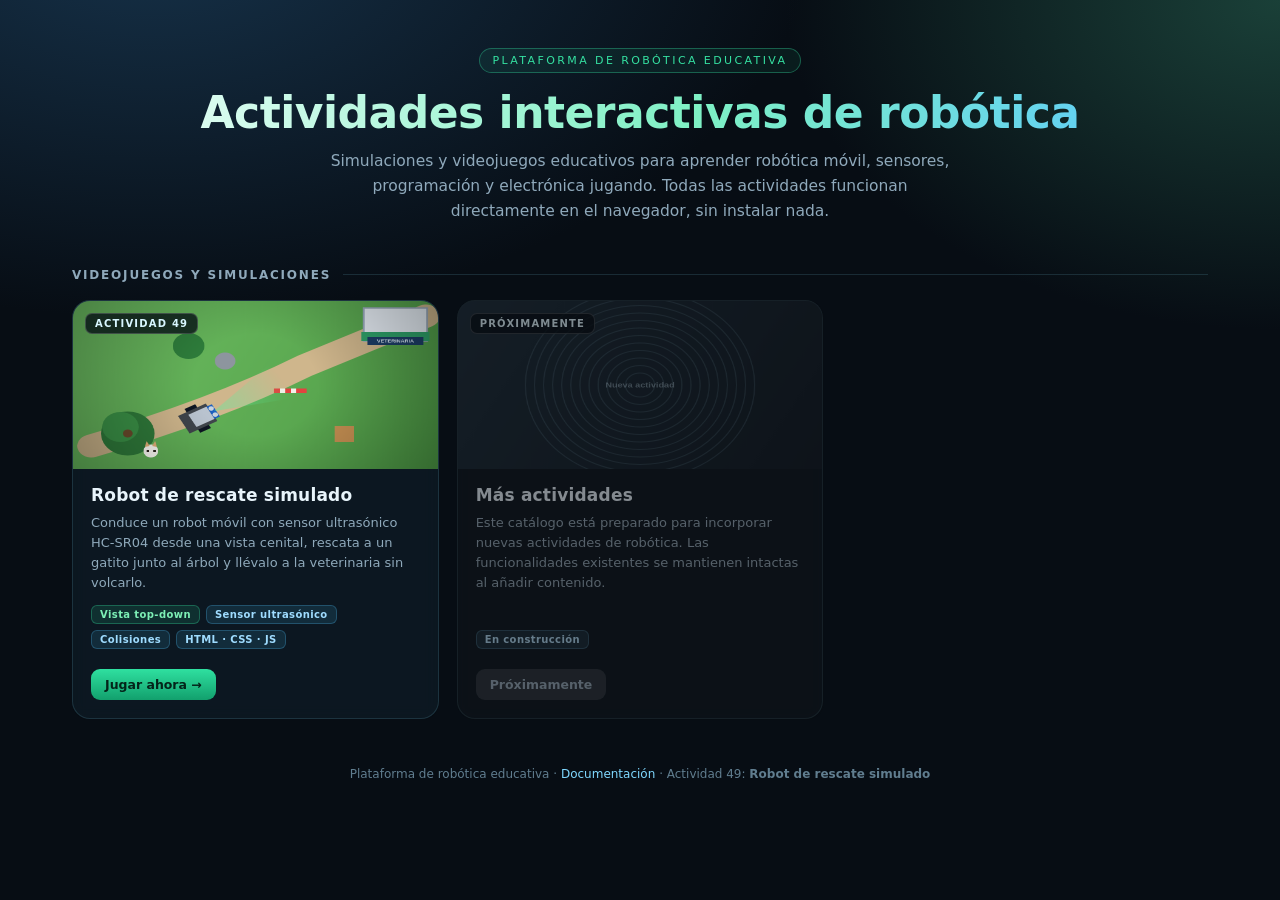
==== index.html @ 30424160 "feat(49): videojuego Robot de rescate simulado + catálogo de actividades - Nuevo juego en games/49-r" ====
<!DOCTYPE html>
<html lang="es">
<head>
<meta charset="UTF-8" />
<meta name="viewport" content="width=device-width, initial-scale=1.0" />
<title>Plataforma de Robótica Educativa · Actividades</title>
<meta name="description" content="Catálogo de actividades educativas de robótica. Incluye el videojuego 49. Robot de rescate simulado." />
<style>
  :root {
    --bg: #070d14;
    --panel: rgba(14, 26, 36, 0.85);
    --brd: rgba(120, 200, 220, 0.16);
    --text: #e8f4fb;
    --muted: #8fa9bb;
    --accent: #35e0a1;
    --accent2: #4fc3ff;
  }
  * { box-sizing: border-box; }
  body {
    margin: 0;
    min-height: 100vh;
    background:
      radial-gradient(1100px 650px at 12% -8%, #16324a 0%, transparent 60%),
      radial-gradient(900px 600px at 100% 0%, #1a4038 0%, transparent 55%),
      var(--bg);
    color: var(--text);
    font-family: "Trebuchet MS", "Segoe UI", system-ui, -apple-system, sans-serif;
    -webkit-font-smoothing: antialiased;
  }
  .wrap { max-width: 1180px; margin: 0 auto; padding: 48px 22px 64px; }
  header.hero { text-align: center; margin-bottom: 44px; }
  .eyebrow {
    display: inline-block; font-size: 11px; letter-spacing: 2.4px; text-transform: uppercase;
    color: var(--accent); border: 1px solid rgba(53,224,161,0.35);
    padding: 5px 12px; border-radius: 99px; margin-bottom: 16px;
    background: rgba(53,224,161,0.07);
  }
  h1 {
    margin: 0 0 12px; font-size: clamp(28px, 5vw, 44px); letter-spacing: -0.5px; line-height: 1.1;
    background: linear-gradient(95deg, #f2fffb, #7ef0c4 55%, #5bc8ff);
    -webkit-background-clip: text; background-clip: text; color: transparent;
  }
  header.hero p { margin: 0 auto; max-width: 640px; color: var(--muted); font-size: 15.5px; line-height: 1.6; }

  .section-title {
    display: flex; align-items: center; gap: 12px;
    font-size: 12px; letter-spacing: 1.8px; text-transform: uppercase; color: var(--muted);
    margin: 0 0 18px; font-weight: 700;
  }
  .section-title::after { content: ""; flex: 1; height: 1px; background: var(--brd); }

  .grid { display: grid; grid-template-columns: repeat(auto-fill, minmax(300px, 1fr)); gap: 18px; }

  .card {
    position: relative;
    display: flex; flex-direction: column;
    background: var(--panel);
    border: 1px solid var(--brd);
    border-radius: 18px;
    overflow: hidden;
    text-decoration: none;
    color: inherit;
    transition: transform 0.2s ease, box-shadow 0.25s ease, border-color 0.25s ease;
    backdrop-filter: blur(8px);
  }
  .card:hover { transform: translateY(-4px); border-color: rgba(53,224,161,0.45); box-shadow: 0 22px 50px rgba(0,0,0,0.5); }
  .thumb {
    position: relative; height: 168px; overflow: hidden;
    background: linear-gradient(150deg, #24405a, #12202c);
  }
  .thumb canvas { display: block; width: 100%; height: 100%; }
  .thumb .badge {
    position: absolute; top: 12px; left: 12px;
    font-size: 10px; font-weight: 800; letter-spacing: 1.2px;
    background: rgba(4, 14, 20, 0.78); border: 1px solid rgba(255,255,255,0.18);
    color: #d8f6ff; padding: 4px 9px; border-radius: 7px;
  }
  .thumb .play {
    position: absolute; inset: 0; display: grid; place-items: center;
    background: rgba(4, 12, 18, 0.35); opacity: 0; transition: opacity 0.2s;
  }
  .card:hover .thumb .play { opacity: 1; }
  .play span {
    display: grid; place-items: center;
    width: 58px; height: 58px; border-radius: 50%;
    background: rgba(53, 224, 161, 0.9); color: #04241a; font-size: 22px;
    box-shadow: 0 0 30px rgba(53,224,161,0.6);
  }
  .card-body { padding: 16px 18px 18px; display: flex; flex-direction: column; gap: 8px; flex: 1; }
  .card-body h3 { margin: 0; font-size: 17px; letter-spacing: 0.2px; }
  .card-body p { margin: 0; font-size: 13px; line-height: 1.55; color: var(--muted); flex: 1; }
  .tags { display: flex; flex-wrap: wrap; gap: 6px; margin-top: 4px; }
  .tag {
    font-size: 10px; font-weight: 700; letter-spacing: 0.4px;
    padding: 3px 8px; border-radius: 6px;
    background: rgba(79, 195, 255, 0.12); color: #9fdcff;
    border: 1px solid rgba(79, 195, 255, 0.25);
  }
  .tag.green { background: rgba(53,224,161,0.12); color: #7df0b6; border-color: rgba(53,224,161,0.3); }
  .cta {
    margin-top: 12px; align-self: flex-start;
    font-size: 12.5px; font-weight: 800; color: #04241a;
    background: linear-gradient(180deg, #2fe0a0, #12a06d);
    padding: 8px 14px; border-radius: 9px;
    display: inline-flex; align-items: center; gap: 7px;
  }
  .card.disabled { opacity: 0.55; pointer-events: none; filter: grayscale(0.4); }
  .card.disabled .cta { background: rgba(255,255,255,0.12); color: var(--muted); }
  footer { margin-top: 48px; text-align: center; font-size: 12px; color: #607d8f; }
  footer a { color: #7fd8ff; text-decoration: none; }
</style>
</head>
<body>
<div class="wrap">
  <header class="hero">
    <div class="eyebrow">Plataforma de robótica educativa</div>
    <h1>Actividades interactivas de robótica</h1>
    <p>Simulaciones y videojuegos educativos para aprender robótica móvil, sensores,
       programación y electrónica jugando. Todas las actividades funcionan directamente
       en el navegador, sin instalar nada.</p>
  </header>

  <h2 class="section-title">Videojuegos y simulaciones</h2>
  <div class="grid" id="grid">

    <a class="card" href="games/49-robot-de-rescate/index.html">
      <div class="thumb">
        <canvas width="600" height="336" data-thumb="robot"></canvas>
        <div class="badge">ACTIVIDAD 49</div>
        <div class="play"><span>▶</span></div>
      </div>
      <div class="card-body">
        <h3>Robot de rescate simulado</h3>
        <p>Conduce un robot móvil con sensor ultrasónico HC-SR04 desde una vista cenital,
           rescata a un gatito junto al árbol y llévalo a la veterinaria sin volcarlo.</p>
        <div class="tags">
          <span class="tag green">Vista top-down</span>
          <span class="tag">Sensor ultrasónico</span>
          <span class="tag">Colisiones</span>
          <span class="tag">HTML · CSS · JS</span>
        </div>
        <span class="cta">Jugar ahora →</span>
      </div>
    </a>

    <div class="card disabled">
      <div class="thumb">
        <canvas width="600" height="336" data-thumb="placeholder"></canvas>
        <div class="badge">PRÓXIMAMENTE</div>
      </div>
      <div class="card-body">
        <h3>Más actividades</h3>
        <p>Este catálogo está preparado para incorporar nuevas actividades de robótica.
           Las funcionalidades existentes se mantienen intactas al añadir contenido.</p>
        <div class="tags"><span class="tag">En construcción</span></div>
        <span class="cta">Próximamente</span>
      </div>
    </div>

  </div>

  <footer>
    Plataforma de robótica educativa · <a href="README.md">Documentación</a> ·
    Actividad 49: <strong>Robot de rescate simulado</strong>
  </footer>
</div>

<script>
/* Miniatura dibujada en canvas: pequeño vistazo top-down del escenario */
(function () {
  function drawRobotThumb(cv) {
    var ctx = cv.getContext('2d');
    var W = cv.width, H = cv.height;

    // césped
    var g = ctx.createLinearGradient(0, 0, W, H);
    g.addColorStop(0, '#6fbf63'); g.addColorStop(1, '#4e9a45');
    ctx.fillStyle = g; ctx.fillRect(0, 0, W, H);

    // camino
    ctx.strokeStyle = '#cfb68c'; ctx.lineWidth = 46; ctx.lineCap = 'round';
    ctx.beginPath(); ctx.moveTo(30, 290); ctx.quadraticCurveTo(230, 220, 380, 130);
    ctx.quadraticCurveTo(500, 70, 580, 30); ctx.stroke();

    // árbol
    ctx.fillStyle = '#2f7a3a'; ctx.beginPath(); ctx.arc(90, 265, 44, 0, 6.29); ctx.fill();
    ctx.fillStyle = '#3b9247'; ctx.beginPath(); ctx.arc(78, 252, 30, 0, 6.29); ctx.fill();
    ctx.fillStyle = '#6b4a2b'; ctx.beginPath(); ctx.arc(90, 265, 8, 0, 6.29); ctx.fill();

    // gatito
    ctx.fillStyle = '#fffdf7';
    ctx.beginPath(); ctx.ellipse(128, 300, 12, 13, 0, 0, 6.29); ctx.fill();
    ctx.fillStyle = '#e6b27a';
    ctx.beginPath(); ctx.moveTo(118, 292); ctx.lineTo(121, 280); ctx.lineTo(126, 290); ctx.fill();
    ctx.beginPath(); ctx.moveTo(138, 292); ctx.lineTo(135, 280); ctx.lineTo(130, 290); ctx.fill();
    ctx.fillStyle = '#261e18';
    ctx.fillRect(121, 298, 4, 4); ctx.fillRect(132, 298, 4, 4);

    // obstáculos
    ctx.fillStyle = '#8d959e'; ctx.beginPath(); ctx.arc(250, 120, 17, 0, 6.29); ctx.fill();
    ctx.fillStyle = '#c58f52'; ctx.fillRect(430, 250, 32, 32);
    ctx.fillStyle = '#e3433f'; ctx.fillRect(330, 175, 54, 9);
    ctx.fillStyle = '#f4f1ea'; ctx.fillRect(340, 175, 9, 9); ctx.fillRect(358, 175, 9, 9);
    ctx.fillStyle = '#2e7d3b'; ctx.beginPath(); ctx.arc(190, 90, 26, 0, 6.29); ctx.fill();

    // veterinaria
    ctx.fillStyle = '#e8eef6'; ctx.fillRect(478, 14, 104, 66);
    ctx.strokeStyle = '#9aa9bd'; ctx.lineWidth = 3; ctx.strokeRect(478, 14, 104, 66);
    ctx.fillStyle = '#2fa36b'; ctx.fillRect(474, 62, 112, 18);
    ctx.fillStyle = '#1d3d68'; ctx.fillRect(484, 72, 92, 16);
    ctx.fillStyle = '#eaf6ff'; ctx.font = 'bold 9px sans-serif'; ctx.textAlign = 'center';
    ctx.fillText('VETERINARIA', 530, 83);

    // robot
    ctx.save();
    ctx.translate(205, 235);
    ctx.rotate(-0.5);
    ctx.fillStyle = '#0d1522';
    ctx.fillRect(-10, -27, 20, 12); ctx.fillRect(-10, 15, 20, 12);
    ctx.fillStyle = '#3f444b';
    ctx.fillRect(-26, -20, 52, 40);
    ctx.fillStyle = '#b9c3cf';
    ctx.fillRect(-10, -14, 34, 28);
    ctx.fillStyle = '#1b5fbf'; ctx.fillRect(24, -14, 10, 28);
    ctx.fillStyle = '#c9d3dd';
    ctx.beginPath(); ctx.arc(29, -7, 4.5, 0, 6.29); ctx.fill();
    ctx.beginPath(); ctx.arc(29, 7, 4.5, 0, 6.29); ctx.fill();
    // haz del sensor
    var hg = ctx.createRadialGradient(30, 0, 3, 30, 0, 130);
    hg.addColorStop(0, 'rgba(90,240,160,0.42)');
    hg.addColorStop(1, 'rgba(90,240,160,0)');
    ctx.fillStyle = hg;
    ctx.beginPath(); ctx.moveTo(30, 0); ctx.arc(30, 0, 130, -0.3, 0.3); ctx.closePath(); ctx.fill();
    ctx.restore();

    // viñeta
    var vg = ctx.createRadialGradient(W / 2, H / 2, H * 0.3, W / 2, H / 2, W * 0.72);
    vg.addColorStop(0, 'rgba(0,0,0,0)'); vg.addColorStop(1, 'rgba(3,12,8,0.45)');
    ctx.fillStyle = vg; ctx.fillRect(0, 0, W, H);
  }

  function drawPlaceholder(cv) {
    var ctx = cv.getContext('2d');
    var W = cv.width, H = cv.height;
    var g = ctx.createLinearGradient(0, 0, W, H);
    g.addColorStop(0, '#1a2f40'); g.addColorStop(1, '#101c26');
    ctx.fillStyle = g; ctx.fillRect(0, 0, W, H);
    ctx.strokeStyle = 'rgba(120,200,220,0.18)';
    ctx.lineWidth = 2;
    for (var i = 0; i < 12; i++) {
      ctx.beginPath();
      ctx.arc(W / 2, H / 2, 24 + i * 15, 0, Math.PI * 2);
      ctx.stroke();
    }
    ctx.fillStyle = 'rgba(180, 220, 240, 0.5)';
    ctx.font = 'bold 15px sans-serif';
    ctx.textAlign = 'center';
    ctx.fillText('Nueva actividad', W / 2, H / 2 + 5);
  }

  var t1 = document.querySelector('[data-thumb="robot"]');
  if (t1) drawRobotThumb(t1);
  var t2 = document.querySelector('[data-thumb="placeholder"]');
  if (t2) drawPlaceholder(t2);
})();
</script>
</body>
</html>
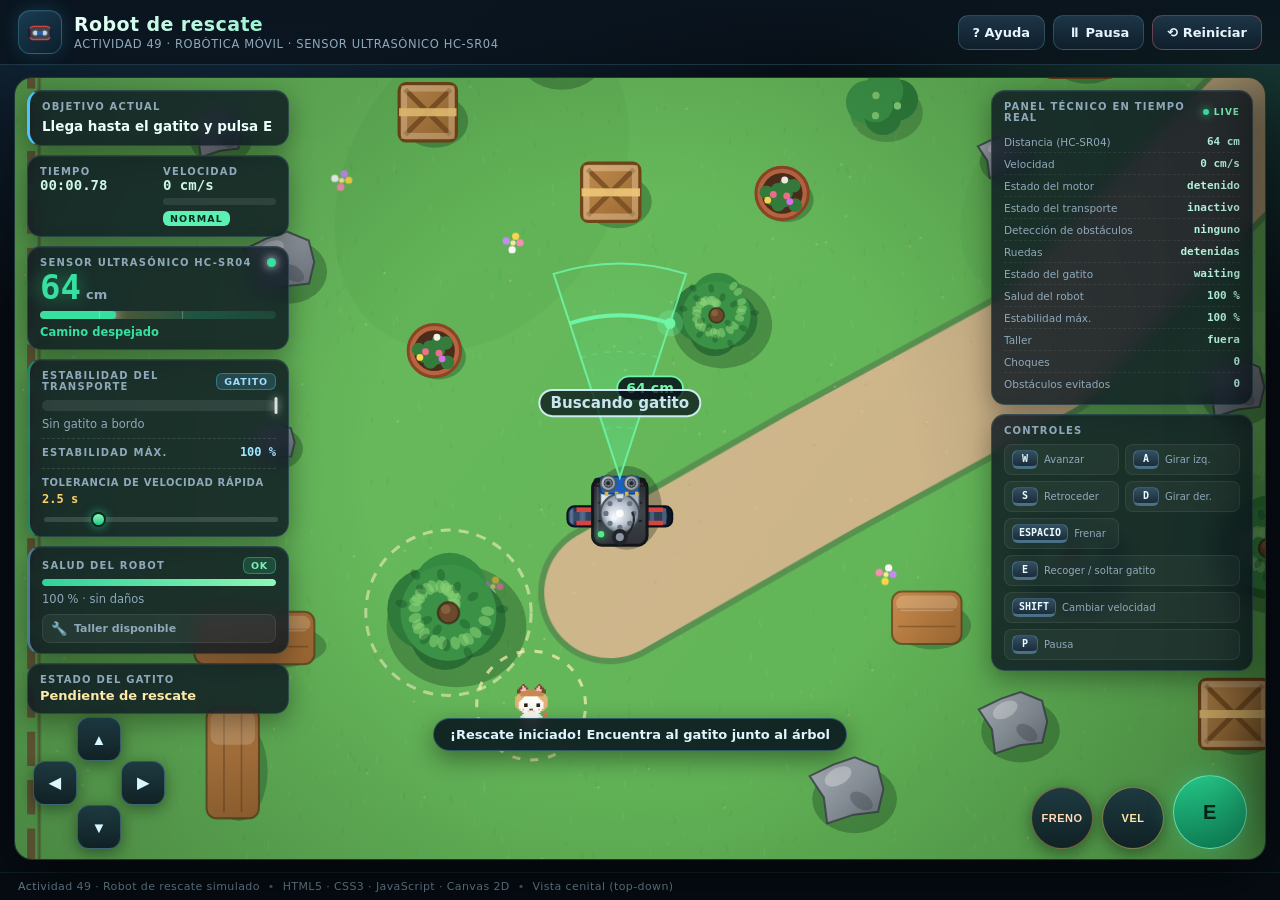
==== commit da19aa24: "feat(49): entrada directa al juego, estabilidad realista, choques con daño y taller, mapa ampliado -" ====
--- a/index.html
+++ b/index.html
@@ -2,267 +2,16 @@
 <html lang="es">
 <head>
 <meta charset="UTF-8" />
-<meta name="viewport" content="width=device-width, initial-scale=1.0" />
-<title>Plataforma de Robótica Educativa · Actividades</title>
-<meta name="description" content="Catálogo de actividades educativas de robótica. Incluye el videojuego 49. Robot de rescate simulado." />
+<meta http-equiv="refresh" content="0; url=games/49-robot-de-rescate/index.html" />
+<title>Robot de rescate simulado</title>
 <style>
-  :root {
-    --bg: #070d14;
-    --panel: rgba(14, 26, 36, 0.85);
-    --brd: rgba(120, 200, 220, 0.16);
-    --text: #e8f4fb;
-    --muted: #8fa9bb;
-    --accent: #35e0a1;
-    --accent2: #4fc3ff;
-  }
-  * { box-sizing: border-box; }
-  body {
-    margin: 0;
-    min-height: 100vh;
-    background:
-      radial-gradient(1100px 650px at 12% -8%, #16324a 0%, transparent 60%),
-      radial-gradient(900px 600px at 100% 0%, #1a4038 0%, transparent 55%),
-      var(--bg);
-    color: var(--text);
-    font-family: "Trebuchet MS", "Segoe UI", system-ui, -apple-system, sans-serif;
-    -webkit-font-smoothing: antialiased;
-  }
-  .wrap { max-width: 1180px; margin: 0 auto; padding: 48px 22px 64px; }
-  header.hero { text-align: center; margin-bottom: 44px; }
-  .eyebrow {
-    display: inline-block; font-size: 11px; letter-spacing: 2.4px; text-transform: uppercase;
-    color: var(--accent); border: 1px solid rgba(53,224,161,0.35);
-    padding: 5px 12px; border-radius: 99px; margin-bottom: 16px;
-    background: rgba(53,224,161,0.07);
-  }
-  h1 {
-    margin: 0 0 12px; font-size: clamp(28px, 5vw, 44px); letter-spacing: -0.5px; line-height: 1.1;
-    background: linear-gradient(95deg, #f2fffb, #7ef0c4 55%, #5bc8ff);
-    -webkit-background-clip: text; background-clip: text; color: transparent;
-  }
-  header.hero p { margin: 0 auto; max-width: 640px; color: var(--muted); font-size: 15.5px; line-height: 1.6; }
-
-  .section-title {
-    display: flex; align-items: center; gap: 12px;
-    font-size: 12px; letter-spacing: 1.8px; text-transform: uppercase; color: var(--muted);
-    margin: 0 0 18px; font-weight: 700;
-  }
-  .section-title::after { content: ""; flex: 1; height: 1px; background: var(--brd); }
-
-  .grid { display: grid; grid-template-columns: repeat(auto-fill, minmax(300px, 1fr)); gap: 18px; }
-
-  .card {
-    position: relative;
-    display: flex; flex-direction: column;
-    background: var(--panel);
-    border: 1px solid var(--brd);
-    border-radius: 18px;
-    overflow: hidden;
-    text-decoration: none;
-    color: inherit;
-    transition: transform 0.2s ease, box-shadow 0.25s ease, border-color 0.25s ease;
-    backdrop-filter: blur(8px);
-  }
-  .card:hover { transform: translateY(-4px); border-color: rgba(53,224,161,0.45); box-shadow: 0 22px 50px rgba(0,0,0,0.5); }
-  .thumb {
-    position: relative; height: 168px; overflow: hidden;
-    background: linear-gradient(150deg, #24405a, #12202c);
-  }
-  .thumb canvas { display: block; width: 100%; height: 100%; }
-  .thumb .badge {
-    position: absolute; top: 12px; left: 12px;
-    font-size: 10px; font-weight: 800; letter-spacing: 1.2px;
-    background: rgba(4, 14, 20, 0.78); border: 1px solid rgba(255,255,255,0.18);
-    color: #d8f6ff; padding: 4px 9px; border-radius: 7px;
-  }
-  .thumb .play {
-    position: absolute; inset: 0; display: grid; place-items: center;
-    background: rgba(4, 12, 18, 0.35); opacity: 0; transition: opacity 0.2s;
-  }
-  .card:hover .thumb .play { opacity: 1; }
-  .play span {
-    display: grid; place-items: center;
-    width: 58px; height: 58px; border-radius: 50%;
-    background: rgba(53, 224, 161, 0.9); color: #04241a; font-size: 22px;
-    box-shadow: 0 0 30px rgba(53,224,161,0.6);
-  }
-  .card-body { padding: 16px 18px 18px; display: flex; flex-direction: column; gap: 8px; flex: 1; }
-  .card-body h3 { margin: 0; font-size: 17px; letter-spacing: 0.2px; }
-  .card-body p { margin: 0; font-size: 13px; line-height: 1.55; color: var(--muted); flex: 1; }
-  .tags { display: flex; flex-wrap: wrap; gap: 6px; margin-top: 4px; }
-  .tag {
-    font-size: 10px; font-weight: 700; letter-spacing: 0.4px;
-    padding: 3px 8px; border-radius: 6px;
-    background: rgba(79, 195, 255, 0.12); color: #9fdcff;
-    border: 1px solid rgba(79, 195, 255, 0.25);
-  }
-  .tag.green { background: rgba(53,224,161,0.12); color: #7df0b6; border-color: rgba(53,224,161,0.3); }
-  .cta {
-    margin-top: 12px; align-self: flex-start;
-    font-size: 12.5px; font-weight: 800; color: #04241a;
-    background: linear-gradient(180deg, #2fe0a0, #12a06d);
-    padding: 8px 14px; border-radius: 9px;
-    display: inline-flex; align-items: center; gap: 7px;
-  }
-  .card.disabled { opacity: 0.55; pointer-events: none; filter: grayscale(0.4); }
-  .card.disabled .cta { background: rgba(255,255,255,0.12); color: var(--muted); }
-  footer { margin-top: 48px; text-align: center; font-size: 12px; color: #607d8f; }
-  footer a { color: #7fd8ff; text-decoration: none; }
+  html, body { height: 100%; margin: 0; background: #070d14; color: #e8f4fb;
+    font-family: "Trebuchet MS", system-ui, sans-serif; display: grid; place-items: center; }
+  a { color: #7df0b6; }
 </style>
+<script>location.replace('games/49-robot-de-rescate/index.html');</script>
 </head>
 <body>
-<div class="wrap">
-  <header class="hero">
-    <div class="eyebrow">Plataforma de robótica educativa</div>
-    <h1>Actividades interactivas de robótica</h1>
-    <p>Simulaciones y videojuegos educativos para aprender robótica móvil, sensores,
-       programación y electrónica jugando. Todas las actividades funcionan directamente
-       en el navegador, sin instalar nada.</p>
-  </header>
-
-  <h2 class="section-title">Videojuegos y simulaciones</h2>
-  <div class="grid" id="grid">
-
-    <a class="card" href="games/49-robot-de-rescate/index.html">
-      <div class="thumb">
-        <canvas width="600" height="336" data-thumb="robot"></canvas>
-        <div class="badge">ACTIVIDAD 49</div>
-        <div class="play"><span>▶</span></div>
-      </div>
-      <div class="card-body">
-        <h3>Robot de rescate simulado</h3>
-        <p>Conduce un robot móvil con sensor ultrasónico HC-SR04 desde una vista cenital,
-           rescata a un gatito junto al árbol y llévalo a la veterinaria sin volcarlo.</p>
-        <div class="tags">
-          <span class="tag green">Vista top-down</span>
-          <span class="tag">Sensor ultrasónico</span>
-          <span class="tag">Colisiones</span>
-          <span class="tag">HTML · CSS · JS</span>
-        </div>
-        <span class="cta">Jugar ahora →</span>
-      </div>
-    </a>
-
-    <div class="card disabled">
-      <div class="thumb">
-        <canvas width="600" height="336" data-thumb="placeholder"></canvas>
-        <div class="badge">PRÓXIMAMENTE</div>
-      </div>
-      <div class="card-body">
-        <h3>Más actividades</h3>
-        <p>Este catálogo está preparado para incorporar nuevas actividades de robótica.
-           Las funcionalidades existentes se mantienen intactas al añadir contenido.</p>
-        <div class="tags"><span class="tag">En construcción</span></div>
-        <span class="cta">Próximamente</span>
-      </div>
-    </div>
-
-  </div>
-
-  <footer>
-    Plataforma de robótica educativa · <a href="README.md">Documentación</a> ·
-    Actividad 49: <strong>Robot de rescate simulado</strong>
-  </footer>
-</div>
-
-<script>
-/* Miniatura dibujada en canvas: pequeño vistazo top-down del escenario */
-(function () {
-  function drawRobotThumb(cv) {
-    var ctx = cv.getContext('2d');
-    var W = cv.width, H = cv.height;
-
-    // césped
-    var g = ctx.createLinearGradient(0, 0, W, H);
-    g.addColorStop(0, '#6fbf63'); g.addColorStop(1, '#4e9a45');
-    ctx.fillStyle = g; ctx.fillRect(0, 0, W, H);
-
-    // camino
-    ctx.strokeStyle = '#cfb68c'; ctx.lineWidth = 46; ctx.lineCap = 'round';
-    ctx.beginPath(); ctx.moveTo(30, 290); ctx.quadraticCurveTo(230, 220, 380, 130);
-    ctx.quadraticCurveTo(500, 70, 580, 30); ctx.stroke();
-
-    // árbol
-    ctx.fillStyle = '#2f7a3a'; ctx.beginPath(); ctx.arc(90, 265, 44, 0, 6.29); ctx.fill();
-    ctx.fillStyle = '#3b9247'; ctx.beginPath(); ctx.arc(78, 252, 30, 0, 6.29); ctx.fill();
-    ctx.fillStyle = '#6b4a2b'; ctx.beginPath(); ctx.arc(90, 265, 8, 0, 6.29); ctx.fill();
-
-    // gatito
-    ctx.fillStyle = '#fffdf7';
-    ctx.beginPath(); ctx.ellipse(128, 300, 12, 13, 0, 0, 6.29); ctx.fill();
-    ctx.fillStyle = '#e6b27a';
-    ctx.beginPath(); ctx.moveTo(118, 292); ctx.lineTo(121, 280); ctx.lineTo(126, 290); ctx.fill();
-    ctx.beginPath(); ctx.moveTo(138, 292); ctx.lineTo(135, 280); ctx.lineTo(130, 290); ctx.fill();
-    ctx.fillStyle = '#261e18';
-    ctx.fillRect(121, 298, 4, 4); ctx.fillRect(132, 298, 4, 4);
-
-    // obstáculos
-    ctx.fillStyle = '#8d959e'; ctx.beginPath(); ctx.arc(250, 120, 17, 0, 6.29); ctx.fill();
-    ctx.fillStyle = '#c58f52'; ctx.fillRect(430, 250, 32, 32);
-    ctx.fillStyle = '#e3433f'; ctx.fillRect(330, 175, 54, 9);
-    ctx.fillStyle = '#f4f1ea'; ctx.fillRect(340, 175, 9, 9); ctx.fillRect(358, 175, 9, 9);
-    ctx.fillStyle = '#2e7d3b'; ctx.beginPath(); ctx.arc(190, 90, 26, 0, 6.29); ctx.fill();
-
-    // veterinaria
-    ctx.fillStyle = '#e8eef6'; ctx.fillRect(478, 14, 104, 66);
-    ctx.strokeStyle = '#9aa9bd'; ctx.lineWidth = 3; ctx.strokeRect(478, 14, 104, 66);
-    ctx.fillStyle = '#2fa36b'; ctx.fillRect(474, 62, 112, 18);
-    ctx.fillStyle = '#1d3d68'; ctx.fillRect(484, 72, 92, 16);
-    ctx.fillStyle = '#eaf6ff'; ctx.font = 'bold 9px sans-serif'; ctx.textAlign = 'center';
-    ctx.fillText('VETERINARIA', 530, 83);
-
-    // robot
-    ctx.save();
-    ctx.translate(205, 235);
-    ctx.rotate(-0.5);
-    ctx.fillStyle = '#0d1522';
-    ctx.fillRect(-10, -27, 20, 12); ctx.fillRect(-10, 15, 20, 12);
-    ctx.fillStyle = '#3f444b';
-    ctx.fillRect(-26, -20, 52, 40);
-    ctx.fillStyle = '#b9c3cf';
-    ctx.fillRect(-10, -14, 34, 28);
-    ctx.fillStyle = '#1b5fbf'; ctx.fillRect(24, -14, 10, 28);
-    ctx.fillStyle = '#c9d3dd';
-    ctx.beginPath(); ctx.arc(29, -7, 4.5, 0, 6.29); ctx.fill();
-    ctx.beginPath(); ctx.arc(29, 7, 4.5, 0, 6.29); ctx.fill();
-    // haz del sensor
-    var hg = ctx.createRadialGradient(30, 0, 3, 30, 0, 130);
-    hg.addColorStop(0, 'rgba(90,240,160,0.42)');
-    hg.addColorStop(1, 'rgba(90,240,160,0)');
-    ctx.fillStyle = hg;
-    ctx.beginPath(); ctx.moveTo(30, 0); ctx.arc(30, 0, 130, -0.3, 0.3); ctx.closePath(); ctx.fill();
-    ctx.restore();
-
-    // viñeta
-    var vg = ctx.createRadialGradient(W / 2, H / 2, H * 0.3, W / 2, H / 2, W * 0.72);
-    vg.addColorStop(0, 'rgba(0,0,0,0)'); vg.addColorStop(1, 'rgba(3,12,8,0.45)');
-    ctx.fillStyle = vg; ctx.fillRect(0, 0, W, H);
-  }
-
-  function drawPlaceholder(cv) {
-    var ctx = cv.getContext('2d');
-    var W = cv.width, H = cv.height;
-    var g = ctx.createLinearGradient(0, 0, W, H);
-    g.addColorStop(0, '#1a2f40'); g.addColorStop(1, '#101c26');
-    ctx.fillStyle = g; ctx.fillRect(0, 0, W, H);
-    ctx.strokeStyle = 'rgba(120,200,220,0.18)';
-    ctx.lineWidth = 2;
-    for (var i = 0; i < 12; i++) {
-      ctx.beginPath();
-      ctx.arc(W / 2, H / 2, 24 + i * 15, 0, Math.PI * 2);
-      ctx.stroke();
-    }
-    ctx.fillStyle = 'rgba(180, 220, 240, 0.5)';
-    ctx.font = 'bold 15px sans-serif';
-    ctx.textAlign = 'center';
-    ctx.fillText('Nueva actividad', W / 2, H / 2 + 5);
-  }
-
-  var t1 = document.querySelector('[data-thumb="robot"]');
-  if (t1) drawRobotThumb(t1);
-  var t2 = document.querySelector('[data-thumb="placeholder"]');
-  if (t2) drawPlaceholder(t2);
-})();
-</script>
+  <p>Cargando el juego… <a href="games/49-robot-de-rescate/index.html">Entrar al Robot de rescate</a></p>
 </body>
 </html>
